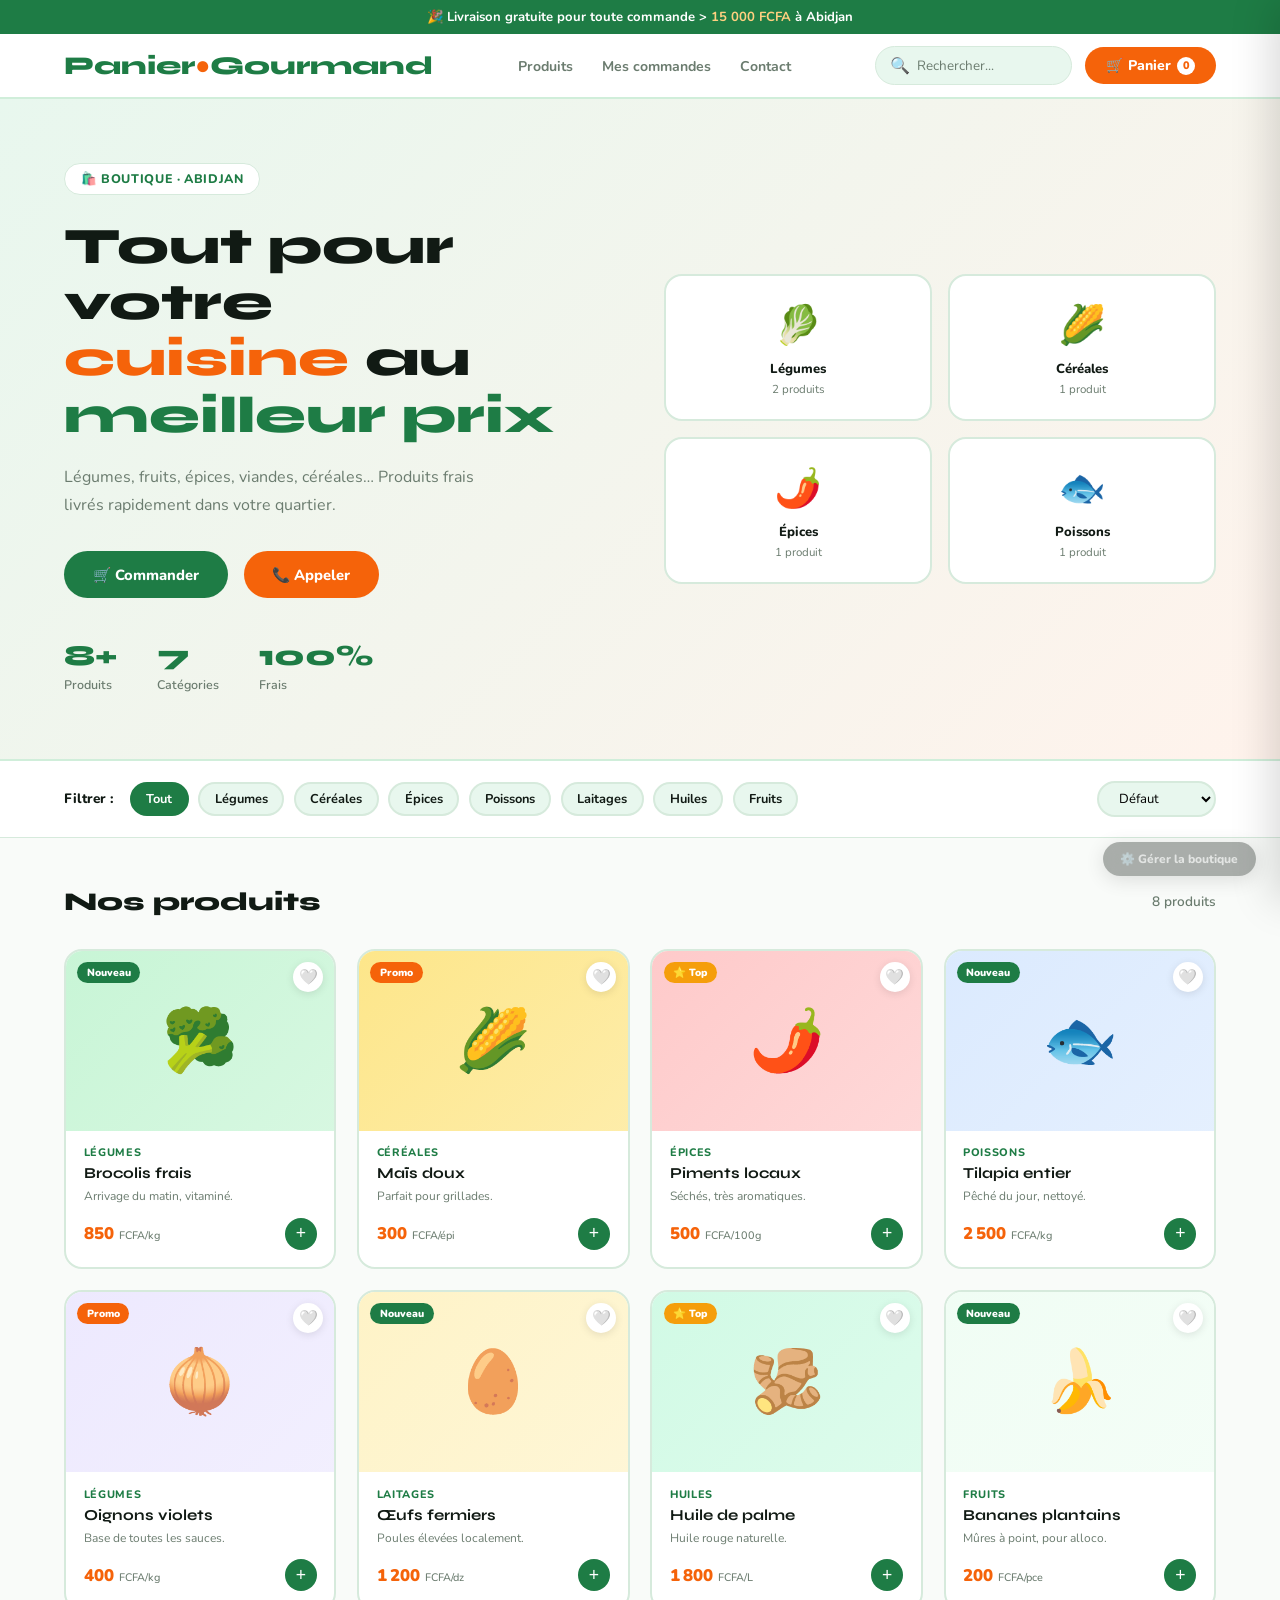
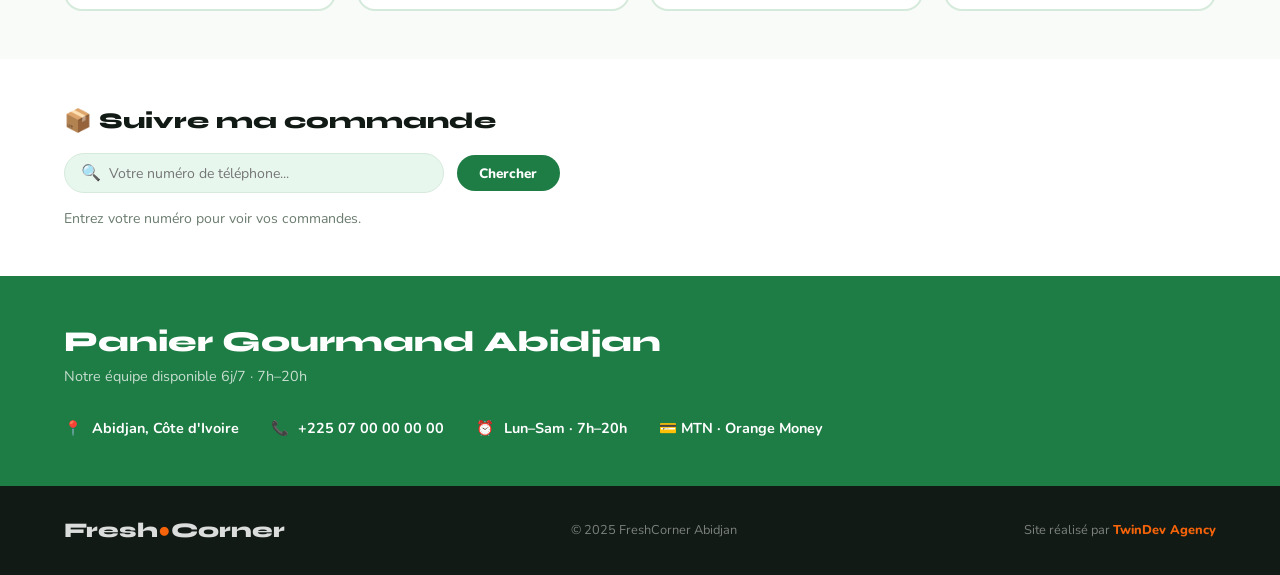
==== index.html @ 730036a5 "Add files via upload" ====
<!DOCTYPE html>
<html lang="fr">
<head>
  <meta charset="UTF-8">
  <meta name="viewport" content="width=device-width, initial-scale=1.0">
  <title>Panier Gourmand — Boutique</title>
  <link href="https://fonts.googleapis.com/css2?family=Syne:wght@700;800&family=Nunito:wght@400;600;700;800&display=swap" rel="stylesheet">
  <link rel="stylesheet" href="style.css">
</head>
<body>

<div class="strip" id="promoStrip">
  🎉 Livraison gratuite pour toute commande > <span>15 000 FCFA</span> à Abidjan
</div>

<nav>
  <a href="#" class="logo">Panier<b>●</b>Gourmand</a>
  <ul class="nav-links">
    <li><a href="#produits">Produits</a></li>
    <li><a href="#commandes">Mes commandes</a></li>
    <li><a href="#contact">Contact</a></li>
  </ul>
  <div class="nav-right">
    <div class="search-box">
      <span>🔍</span>
      <input type="text" id="searchInput" placeholder="Rechercher...">
    </div>
    <button class="cart-btn" onclick="Boutique.openCart()">
      🛒 Panier <span class="cart-count" id="cartCount">0</span>
    </button>
  </div>
</nav>

<section class="hero">
  <div>
    <div class="hero-label">🛍️ Boutique · Abidjan</div>
    <h1 class="hero-title">
      Tout pour votre<br>
      <span class="o">cuisine</span> au<br>
      <span class="g">meilleur prix</span>
    </h1>
    <p class="hero-desc">
      Légumes, fruits, épices, viandes, céréales…
      Produits frais livrés rapidement dans votre quartier.
    </p>
    <div class="hero-btns">
      <button class="btn-g" onclick="document.getElementById('produits').scrollIntoView({behavior:'smooth'})">🛒 Commander</button>
      <button class="btn-o" onclick="document.getElementById('contact').scrollIntoView({behavior:'smooth'})">📞 Appeler</button>
    </div>
    <div class="hero-stats">
      <div><span class="stat-n" id="statProd">—</span><span class="stat-l">Produits</span></div>
      <div><span class="stat-n" id="statCat">—</span><span class="stat-l">Catégories</span></div>
      <div><span class="stat-n">100%</span><span class="stat-l">Frais</span></div>
    </div>
  </div>
  <div class="hero-right" id="heroCats"></div>
</section>

<div class="filter-bar">
  <strong>Filtrer :</strong>
  <div class="filter-pills" id="filterPills"></div>
  <select class="sort-sel" id="sortSel" onchange="Boutique.renderProducts()">
    <option value="">Défaut</option>
    <option value="asc">Prix ↑</option>
    <option value="desc">Prix ↓</option>
    <option value="name">Nom A→Z</option>
  </select>
</div>

<section class="products" id="produits">
  <div class="prod-header">
    <h2>Nos produits</h2>
    <span class="prod-count" id="prodCount"></span>
  </div>
  <div class="prod-grid" id="prodGrid"></div>
</section>

<section class="orders-sec" id="commandes">
  <h2>📦 Suivre ma commande</h2>
  <div class="orders-search-row">
    <div class="order-search">
      <span>🔍</span>
      <input type="text" id="orderQ" placeholder="Votre numéro de téléphone...">
    </div>
    <button class="btn-g btn-sm" onclick="Boutique.searchOrders()">Chercher</button>
  </div>
  <div class="orders-grid" id="ordersGrid">
    <p class="muted-hint">Entrez votre numéro pour voir vos commandes.</p>
  </div>
</section>

<div class="contact-band" id="contact">
  <div>
    <h3 id="shopName">Panier Gourmand Abidjan</h3>
    <p>Notre équipe disponible 6j/7 · 7h–20h</p>
  </div>
  <div class="cinfos">
    <div class="cinfo">📍 <span id="shopAddr">Abidjan, Côte d'Ivoire</span></div>
    <div class="cinfo">📞 <span id="shopPhone">+225 07 00 00 00 00</span></div>
    <div class="cinfo">⏰ <span id="shopHours">Lun–Sam · 7h–20h</span></div>
    <div class="cinfo">💳 MTN · Orange Money</div>
  </div>
</div>

<footer>
  <a href="#" class="logo">Fresh<b>●</b>Corner</a>
  <p>© 2025 FreshCorner Abidjan</p>
  <p>Site réalisé par <a href="#">TwinDev Agency</a></p>
</footer>

<!-- Bouton admin discret -->
<button class="admin-fab" onclick="Boutique.openAdminLogin()">⚙️ Gérer la boutique</button>

<!-- Panier -->
<div class="cart-overlay" id="cartOverlay" onclick="Boutique.closeCart()"></div>
<div class="cart-panel" id="cartPanel">
  <div class="cart-head">
    <h3>🛒 Mon panier</h3>
    <button class="cart-close" onclick="Boutique.closeCart()">✕</button>
  </div>
  <div class="cart-items" id="cartItems"></div>
  <div class="cart-footer">
    <div class="cart-total">
      <span>Total</span>
      <strong id="cartTotal">0 FCFA</strong>
    </div>
    <div id="cartStep1">
      <button class="btn-order" onclick="Boutique.showOrderForm()">✍️ Passer commande</button>
    </div>
    <div id="cartStep2" style="display:none">
      <div class="oform">
        <input  type="text" id="oName"  placeholder="Votre nom complet *">
        <input  type="tel"  id="oPhone" placeholder="Téléphone / WhatsApp *">
        <input  type="text" id="oAddr"  placeholder="Adresse de livraison *">
        <select id="oPay">
          <option value="">Mode de paiement *</option>
          <option>MTN Money</option>
          <option>Orange Money</option>
          <option>Espèces à la livraison</option>
        </select>
        <textarea id="oNote" placeholder="Note optionnelle..." rows="2"></textarea>
        <button class="btn-order" onclick="Boutique.submitOrder()">✅ Confirmer</button>
        <button class="btn-wa"    onclick="Boutique.orderWhatsApp()">📱 Via WhatsApp</button>
        <button class="btn-back"  onclick="Boutique.hideOrderForm()">← Retour</button>
      </div>
    </div>
  </div>
</div>

<!-- Modal login admin -->
<div class="modal-bg" id="modalBg">
  <div class="login-box">
    <button class="login-box-close" onclick="Boutique.closeAdminLogin()">✕</button>
    <h3>🔐 Espace propriétaire</h3>
    <span class="sub">Connectez-vous pour gérer votre boutique</span>
    <div class="lg">
      <label>Identifiant</label>
      <input type="text" id="alUser" placeholder="admin" autocomplete="username">
    </div>
    <div class="lg">
      <label>Mot de passe</label>
      <input type="password" id="alPass" placeholder="••••" autocomplete="current-password"
             onkeydown="if(event.key==='Enter') Boutique.doAdminLogin()">
    </div>
    <button class="btn-login" onclick="Boutique.doAdminLogin()">🚀 Accéder à l'administration</button>
    <div class="login-err" id="loginErr">❌ Identifiants incorrects — réessayez</div>
  </div>
</div>

<div class="toast" id="toast"></div>

<script src="app.js"></script>
<script>Boutique.init();</script>

</body>
</html>
---- style.css ----
/*
 * FreshCorner — style.css
 * Styles unifiés pour boutique.html ET admin.html
 * TwinDev Agency
 */

/* ════════════════════════════════════════════
   RESET & VARIABLES COMMUNES
════════════════════════════════════════════ */
*, *::before, *::after { box-sizing: border-box; margin: 0; padding: 0; }

:root {
  --g:      #1e7c45;
  --gl:     #2da05a;
  --gxl:    #e8f7ee;
  --gm:     #d0eeda;
  --o:      #f5630a;
  --ol:     #ff8642;
  --oxl:    #fff3ec;
  --w:      #ffffff;
  --off:    #f9fbf9;
  --bg:     #f2f5f3;
  --ink:    #111a14;
  --muted:  #6b7c6f;
  --border: #d6eadc;
  --sb:     230px;
  --fh:     'Syne', sans-serif;
  --fb:     'Nunito', sans-serif;
}

html { scroll-behavior: smooth; }
html, body { font-family: var(--fb); color: var(--ink); overflow-x: hidden; }
body { background: var(--w); }

/* ════════════════════════════════════════════
   CLASSES COMMUNES (boutique + admin)
════════════════════════════════════════════ */

/* Toast notification */
.toast { position: fixed; bottom: 2rem; left: 50%; transform: translateX(-50%) translateY(60px); background: var(--g); color: #fff; padding: .7rem 1.5rem; border-radius: 50px; font-weight: 800; font-size: .88rem; z-index: 600; opacity: 0; transition: all .35s; white-space: nowrap; box-shadow: 0 8px 24px rgba(0,0,0,.2); }
.toast.show { opacity: 1; transform: translateX(-50%) translateY(0); }
.toast.err { background: var(--o); }

/* Statuts de commande */
.ostatus { border-radius: 50px; font-size: .7rem; font-weight: 900; padding: .2rem .75rem; }
.s-pending    { background: #fef3c7; color: #92400e; }
.s-confirmed  { background: var(--gxl); color: var(--g); }
.s-delivering { background: #dbeafe; color: #1e40af; }
.s-done       { background: #f0fdf4; color: #166534; }

/* Cartes commande communes */
.ocard { background: var(--off); border: 2px solid var(--border); border-radius: 16px; padding: 1.2rem; }
.ocard-head { display: flex; justify-content: space-between; align-items: center; margin-bottom: .8rem; }
.ocard-id { font-family: var(--fh); font-size: .9rem; font-weight: 800; }
.ocard-items { font-size: .78rem; color: var(--muted); margin-bottom: .6rem; line-height: 1.6; }
.ocard-foot { display: flex; justify-content: space-between; align-items: center; flex-wrap: wrap; gap: .5rem; }
.ocard-total { font-weight: 800; color: var(--o); font-size: 1rem; }

/* Champs de formulaire communs */
.lg { display: flex; flex-direction: column; gap: .35rem; margin-bottom: 1rem; }
.lg label { font-size: .72rem; font-weight: 900; color: var(--muted); text-transform: uppercase; letter-spacing: .07em; }
.lg input { border: 2px solid var(--border); border-radius: 10px; padding: .7rem .9rem; font-family: var(--fb); font-size: .9rem; outline: none; transition: border-color .2s; width: 100%; }
.lg input:focus { border-color: var(--g); }

/* Logo commun */
.logo { font-family: var(--fh); font-size: 1.6rem; font-weight: 800; color: var(--g); text-decoration: none; }
.logo b, .logo-dot { color: var(--o); }

/* Boutons communs */
.btn-g { background: var(--g); color: #fff; padding: .85rem 1.8rem; border-radius: 50px; border: none; font-family: var(--fb); font-size: .92rem; font-weight: 800; cursor: pointer; transition: all .2s; display: inline-flex; align-items: center; gap: .4rem; }
.btn-g:hover { background: var(--gl); transform: translateY(-2px); box-shadow: 0 8px 24px rgba(30,124,69,.25); }
.btn-g.btn-sm { padding: .52rem 1.4rem; font-size: .85rem; }
.btn-o { background: var(--o); color: #fff; padding: .85rem 1.8rem; border-radius: 50px; border: none; font-family: var(--fb); font-size: .92rem; font-weight: 800; cursor: pointer; transition: all .2s; }
.btn-o:hover { background: var(--ol); transform: translateY(-2px); }

/* Modal overlay commun */
.modal-bg { position: fixed; inset: 0; background: rgba(0,0,0,.6); z-index: 400; display: flex; align-items: center; justify-content: center; padding: 1rem; opacity: 0; pointer-events: none; transition: opacity .25s; }
.modal-bg.open { opacity: 1; pointer-events: all; }


/* ════════════════════════════════════════════
   BOUTIQUE — NAVIGATION
════════════════════════════════════════════ */
.strip { background: var(--g); color: #fff; text-align: center; font-size: .82rem; font-weight: 700; padding: .5rem 1rem; }
.strip span { color: #ffd080; }

nav { position: sticky; top: 0; z-index: 100; background: var(--w); border-bottom: 2px solid var(--gm); display: flex; align-items: center; gap: 1.5rem; padding: 0 5%; height: 65px; }
.nav-links { flex: 1; display: flex; gap: 1.8rem; list-style: none; justify-content: center; }
.nav-links a { text-decoration: none; font-weight: 700; font-size: .88rem; color: var(--muted); transition: color .2s; }
.nav-links a:hover { color: var(--g); }
.nav-right { display: flex; align-items: center; gap: .8rem; margin-left: auto; }
.search-box { display: flex; align-items: center; gap: .4rem; background: var(--gxl); border: 1.5px solid var(--border); border-radius: 50px; padding: .45rem .9rem; }
.search-box input { border: none; background: transparent; outline: none; font-family: var(--fb); font-size: .84rem; width: 140px; color: var(--ink); }
.search-box input::placeholder { color: var(--muted); }
.cart-btn { background: var(--o); color: #fff; border: none; border-radius: 50px; padding: .55rem 1.3rem; font-family: var(--fb); font-size: .88rem; font-weight: 800; cursor: pointer; display: flex; align-items: center; gap: .4rem; transition: all .2s; }
.cart-btn:hover { background: var(--g); }
.cart-count { background: #fff; color: var(--o); border-radius: 50%; width: 18px; height: 18px; font-size: .68rem; font-weight: 900; display: flex; align-items: center; justify-content: center; }

/* ════════════════════════════════════════════
   BOUTIQUE — HERO
════════════════════════════════════════════ */
.hero { background: linear-gradient(135deg, var(--gxl) 0%, var(--oxl) 100%); padding: 4rem 5%; display: grid; grid-template-columns: 1fr 1fr; gap: 3rem; align-items: center; border-bottom: 2px solid var(--gm); }
.hero-label { display: inline-flex; align-items: center; gap: .5rem; background: #fff; border: 1.5px solid var(--border); border-radius: 50px; padding: .4rem 1rem; font-size: .78rem; font-weight: 800; color: var(--g); letter-spacing: .05em; text-transform: uppercase; margin-bottom: 1.5rem; }
.hero-title { font-family: var(--fh); font-size: clamp(2.2rem, 4vw, 3.8rem); font-weight: 800; line-height: 1.1; margin-bottom: 1.2rem; }
.hero-title .o { color: var(--o); }
.hero-title .g { color: var(--g); }
.hero-desc { color: var(--muted); font-size: 1rem; line-height: 1.75; max-width: 440px; margin-bottom: 2rem; }
.hero-btns { display: flex; gap: 1rem; flex-wrap: wrap; }
.hero-stats { display: flex; gap: 2.5rem; margin-top: 2.5rem; flex-wrap: wrap; }
.stat-n { font-family: var(--fh); font-size: 1.8rem; font-weight: 800; color: var(--g); display: block; }
.stat-l { font-size: .78rem; color: var(--muted); font-weight: 600; }
.hero-right { display: grid; grid-template-columns: 1fr 1fr; gap: 1rem; }
.hcard { background: #fff; border-radius: 18px; padding: 1.4rem 1rem; text-align: center; border: 2px solid var(--border); transition: all .2s; cursor: pointer; }
.hcard:hover { border-color: var(--g); transform: scale(1.04); }
.hcard-icon { font-size: 2.4rem; display: block; margin-bottom: .5rem; }
.hcard-name { font-weight: 800; font-size: .82rem; }
.hcard-count { font-size: .72rem; color: var(--muted); margin-top: .2rem; }

/* ════════════════════════════════════════════
   BOUTIQUE — FILTRES & PRODUITS
════════════════════════════════════════════ */
.filter-bar { padding: 1.2rem 5%; background: var(--w); border-bottom: 1px solid var(--border); display: flex; align-items: center; gap: 1rem; flex-wrap: wrap; }
.filter-bar strong { font-size: .85rem; font-weight: 800; flex-shrink: 0; }
.filter-pills { display: flex; gap: .6rem; flex-wrap: wrap; flex: 1; overflow-x: auto; }
.fpill { border: 2px solid var(--border); background: var(--gxl); border-radius: 50px; padding: .4rem .9rem; font-size: .8rem; font-weight: 700; cursor: pointer; transition: all .2s; white-space: nowrap; flex-shrink: 0; }
.fpill:hover, .fpill.on { background: var(--g); color: #fff; border-color: var(--g); }
.sort-sel { border: 2px solid var(--border); border-radius: 50px; padding: .4rem 1rem; font-family: var(--fb); font-size: .82rem; background: var(--gxl); cursor: pointer; outline: none; margin-left: auto; flex-shrink: 0; }

.products { padding: 3rem 5%; background: var(--off); }
.prod-header { display: flex; justify-content: space-between; align-items: center; margin-bottom: 2rem; flex-wrap: wrap; gap: 1rem; }
.prod-header h2 { font-family: var(--fh); font-size: 1.6rem; font-weight: 800; }
.prod-count { font-size: .85rem; color: var(--muted); font-weight: 600; }
.prod-grid { display: grid; grid-template-columns: repeat(auto-fill, minmax(220px, 1fr)); gap: 1.3rem; }

.pcard { background: var(--w); border-radius: 18px; border: 2px solid var(--border); overflow: hidden; transition: all .25s; cursor: pointer; display: flex; flex-direction: column; }
.pcard:hover { border-color: var(--g); transform: translateY(-5px); box-shadow: 0 16px 45px rgba(30,124,69,.1); }
.pcard-img { height: 180px; display: flex; align-items: center; justify-content: center; font-size: 3.8rem; position: relative; flex-shrink: 0; overflow: hidden; }
.pcard-img img { width: 100%; height: 100%; object-fit: cover; position: absolute; inset: 0; }
.pcard-img .efb { position: relative; z-index: 1; }
.pcard-tag { position: absolute; top: .7rem; left: .7rem; border-radius: 50px; font-size: .65rem; font-weight: 900; padding: .18rem .6rem; z-index: 2; }
.tag-new   { background: var(--g); color: #fff; }
.tag-promo { background: var(--o); color: #fff; }
.tag-hot   { background: #f59e0b; color: #fff; }
.tag-rup   { background: #64748b; color: #fff; }
.pcard-fav { position: absolute; top: .7rem; right: .7rem; background: #fff; border: none; border-radius: 50%; width: 30px; height: 30px; font-size: .95rem; cursor: pointer; display: flex; align-items: center; justify-content: center; box-shadow: 0 2px 8px rgba(0,0,0,.1); transition: transform .2s; z-index: 2; }
.pcard-fav:hover { transform: scale(1.2); }
.pcard-body { padding: .9rem 1.1rem 1.1rem; flex: 1; display: flex; flex-direction: column; }
.pcard-cat { font-size: .68rem; color: var(--g); font-weight: 800; letter-spacing: .06em; text-transform: uppercase; margin-bottom: .25rem; }
.pcard-name { font-family: var(--fh); font-size: .95rem; font-weight: 700; line-height: 1.2; margin-bottom: .3rem; }
.pcard-desc { font-size: .75rem; color: var(--muted); line-height: 1.5; flex: 1; margin-bottom: .8rem; }
.pcard-foot { display: flex; align-items: center; justify-content: space-between; }
.pcard-price { font-size: 1.05rem; font-weight: 900; color: var(--o); }
.pcard-unit { font-size: .68rem; color: var(--muted); font-weight: 500; }
.add-btn { background: var(--g); color: #fff; border: none; border-radius: 50px; width: 32px; height: 32px; font-size: 1.1rem; cursor: pointer; transition: all .2s; display: flex; align-items: center; justify-content: center; }
.add-btn:hover { background: var(--o); transform: rotate(90deg); }
.empty-state { text-align: center; padding: 4rem 2rem; color: var(--muted); grid-column: 1 / -1; }

/* ════════════════════════════════════════════
   BOUTIQUE — PANIER
════════════════════════════════════════════ */
.cart-overlay { position: fixed; inset: 0; background: rgba(0,0,0,.45); z-index: 300; opacity: 0; pointer-events: none; transition: opacity .3s; }
.cart-overlay.open { opacity: 1; pointer-events: all; }
.cart-panel { position: fixed; right: 0; top: 0; bottom: 0; width: 400px; max-width: 95vw; background: var(--w); z-index: 301; transform: translateX(100%); transition: transform .35s ease; display: flex; flex-direction: column; box-shadow: -8px 0 40px rgba(0,0,0,.15); }
.cart-panel.open { transform: translateX(0); }
.cart-head { padding: 1.2rem 1.5rem; border-bottom: 2px solid var(--gm); display: flex; align-items: center; justify-content: space-between; }
.cart-head h3 { font-family: var(--fh); font-size: 1.2rem; font-weight: 800; }
.cart-close { background: none; border: none; font-size: 1.4rem; cursor: pointer; color: var(--muted); }
.cart-items { flex: 1; overflow-y: auto; padding: 1rem 1.5rem; display: flex; flex-direction: column; gap: .8rem; }
.cart-empty { text-align: center; color: var(--muted); padding: 3rem 1rem; }
.citem { display: flex; align-items: center; gap: .8rem; background: var(--off); border-radius: 14px; padding: .8rem 1rem; border: 1.5px solid var(--border); }
.citem-icon { width: 42px; height: 42px; border-radius: 10px; overflow: hidden; background: var(--gxl); display: flex; align-items: center; justify-content: center; font-size: 1.5rem; flex-shrink: 0; }
.citem-icon img { width: 100%; height: 100%; object-fit: cover; }
.citem-info { flex: 1; }
.citem-name { font-weight: 800; font-size: .88rem; }
.citem-price { font-size: .78rem; color: var(--o); font-weight: 700; }
.citem-qty { display: flex; align-items: center; gap: .4rem; }
.qty-btn { background: var(--gxl); border: 1.5px solid var(--border); border-radius: 50%; width: 24px; height: 24px; font-size: .9rem; cursor: pointer; display: flex; align-items: center; justify-content: center; font-weight: 800; transition: all .2s; }
.qty-btn:hover { background: var(--g); color: #fff; border-color: var(--g); }
.qty-num { font-weight: 800; font-size: .9rem; min-width: 20px; text-align: center; }
.cart-footer { padding: 1.2rem 1.5rem; border-top: 2px solid var(--gm); }
.cart-total { display: flex; justify-content: space-between; margin-bottom: 1rem; }
.cart-total span { font-weight: 700; color: var(--muted); font-size: .9rem; }
.cart-total strong { font-family: var(--fh); font-size: 1.3rem; font-weight: 800; color: var(--o); }
.oform { display: flex; flex-direction: column; gap: .7rem; }
.oform input, .oform select, .oform textarea { border: 2px solid var(--border); border-radius: 10px; padding: .6rem .9rem; font-family: var(--fb); font-size: .84rem; outline: none; background: var(--gxl); transition: border-color .2s; }
.oform input:focus, .oform select:focus, .oform textarea:focus { border-color: var(--g); }
.oform textarea { resize: vertical; min-height: 55px; }
.btn-order { width: 100%; background: var(--g); color: #fff; padding: .9rem; border-radius: 50px; border: none; font-family: var(--fb); font-size: .9rem; font-weight: 800; cursor: pointer; transition: all .2s; }
.btn-order:hover { background: var(--o); }
.btn-wa { width: 100%; background: #25D366; color: #fff; padding: .8rem; border-radius: 50px; border: none; font-family: var(--fb); font-size: .88rem; font-weight: 800; cursor: pointer; transition: all .2s; margin-top: .5rem; }
.btn-wa:hover { background: #1ebe5a; }
.btn-back { background: none; border: none; color: var(--muted); font-size: .82rem; cursor: pointer; text-align: center; width: 100%; padding: .4rem; margin-top: .3rem; }

/* ════════════════════════════════════════════
   BOUTIQUE — SUIVI COMMANDE & CONTACT
════════════════════════════════════════════ */
.orders-sec { padding: 3rem 5%; background: var(--w); }
.orders-sec h2 { font-family: var(--fh); font-size: 1.4rem; font-weight: 800; margin-bottom: 1.2rem; }
.orders-search-row { display: flex; gap: .8rem; align-items: center; flex-wrap: wrap; margin-bottom: 1rem; }
.order-search { display: flex; align-items: center; gap: .5rem; background: var(--gxl); border: 1.5px solid var(--border); border-radius: 50px; padding: .5rem 1rem; max-width: 380px; flex: 1; }
.order-search input { border: none; background: transparent; outline: none; font-family: var(--fb); font-size: .88rem; flex: 1; }
.orders-grid { display: grid; grid-template-columns: repeat(auto-fill, minmax(280px, 1fr)); gap: 1rem; }
.muted-hint { color: var(--muted); font-size: .88rem; }
.ocard-date { color: var(--muted); }

.contact-band { background: var(--g); color: #fff; padding: 3rem 5%; display: flex; align-items: center; justify-content: space-between; flex-wrap: wrap; gap: 2rem; }
.contact-band h3 { font-family: var(--fh); font-size: 1.8rem; font-weight: 800; margin-bottom: .4rem; }
.contact-band p { color: rgba(255,255,255,.75); font-size: .9rem; }
.cinfos { display: flex; gap: 2rem; flex-wrap: wrap; }
.cinfo { display: flex; align-items: center; gap: .6rem; font-size: .9rem; font-weight: 700; }

footer { background: #111a14; color: rgba(255,255,255,.45); padding: 2rem 5%; display: flex; justify-content: space-between; align-items: center; flex-wrap: wrap; gap: 1rem; }
footer .logo { color: rgba(255,255,255,.85); font-size: 1.3rem; }
footer p { font-size: .8rem; }
footer a { color: var(--o); font-weight: 800; text-decoration: none; }

/* ════════════════════════════════════════════
   BOUTIQUE — BOUTON ADMIN & LOGIN MODAL
════════════════════════════════════════════ */
.admin-fab { position: fixed; bottom: 1.5rem; right: 1.5rem; z-index: 200; background: rgba(17,26,20,.85); color: rgba(255,255,255,.7); border: none; border-radius: 50px; padding: .55rem 1.1rem; font-family: var(--fb); font-size: .75rem; font-weight: 800; cursor: pointer; opacity: .4; transition: all .3s; display: flex; align-items: center; gap: .4rem; box-shadow: 0 4px 20px rgba(0,0,0,.3); backdrop-filter: blur(8px); }
.admin-fab:hover { opacity: 1; transform: scale(1.06); color: #fff; }

.login-box { background: #fff; border-radius: 22px; padding: 2.5rem; width: 370px; max-width: 100%; position: relative; transform: scale(.9) translateY(20px); transition: transform .25s; box-shadow: 0 30px 80px rgba(0,0,0,.3); }
.modal-bg.open .login-box { transform: scale(1) translateY(0); }
.login-box-close { position: absolute; top: 1rem; right: 1rem; background: none; border: none; font-size: 1.3rem; cursor: pointer; color: var(--muted); }
.login-box h3 { font-family: var(--fh); font-size: 1.4rem; font-weight: 800; margin-bottom: .3rem; }
.login-box .sub { color: var(--muted); font-size: .85rem; margin-bottom: 1.6rem; display: block; }
.btn-login { width: 100%; background: var(--g); color: #fff; padding: 1rem; border-radius: 50px; border: none; font-family: var(--fb); font-size: .92rem; font-weight: 800; cursor: pointer; transition: all .2s; margin-top: .3rem; }
.btn-login:hover { background: var(--o); }
.login-err { color: var(--o); font-size: .82rem; font-weight: 700; text-align: center; margin-top: .7rem; display: none; }


/* ════════════════════════════════════════════
   ADMIN — LAYOUT & LOGIN
════════════════════════════════════════════ */
#loginScreen { position: fixed; inset: 0; background: linear-gradient(135deg, var(--g) 0%, #0f4a28 100%); display: none; align-items: center; justify-content: center; z-index: 9999; }
.lbox { background: #fff; border-radius: 24px; padding: 2.8rem; width: 380px; max-width: 90vw; text-align: center; box-shadow: 0 30px 80px rgba(0,0,0,.3); }
.lbox-logo { font-family: var(--fh); font-size: 1.3rem; font-weight: 800; color: var(--g); margin-bottom: .1rem; }
.lbox-logo b { color: var(--o); }
.lhint { background: var(--gxl); border: 2px solid var(--gm); border-radius: 12px; padding: .8rem 1rem; font-size: .8rem; color: var(--muted); margin-bottom: 1.4rem; text-align: left; }
.lhint strong { color: var(--g); display: block; margin-bottom: .2rem; }
.btn-lg { width: 100%; background: var(--g); color: #fff; padding: 1rem; border-radius: 50px; border: none; font-family: var(--fb); font-size: .95rem; font-weight: 800; cursor: pointer; transition: all .2s; margin-top: .3rem; }
.btn-lg:hover { background: var(--o); }
.lerr { color: var(--o); font-size: .82rem; font-weight: 700; margin-top: .8rem; display: none; }

#app { display: none; height: 100vh; overflow: hidden; }
#app.show { display: flex; }

/* ════════════════════════════════════════════
   ADMIN — SIDEBAR
════════════════════════════════════════════ */
.sidebar { width: var(--sb); background: var(--g); color: #fff; display: flex; flex-direction: column; flex-shrink: 0; overflow-y: auto; }
.sb-top { padding: 1.4rem 1.2rem; border-bottom: 1px solid rgba(255,255,255,.12); }
.sb-logo { font-family: var(--fh); font-size: 1.4rem; font-weight: 800; color: #fff; }
.sb-logo b { color: #ffd080; }
.sb-role { font-size: .72rem; color: rgba(255,255,255,.5); font-weight: 700; margin-top: .2rem; }
.sb-menu { flex: 1; padding: 1rem 0; }
.sb-sec { font-size: .62rem; font-weight: 900; letter-spacing: .12em; text-transform: uppercase; color: rgba(255,255,255,.3); padding: .8rem 1.2rem .2rem; }
.sb-item { display: flex; align-items: center; gap: .7rem; padding: .72rem 1.2rem; cursor: pointer; transition: all .2s; border-left: 3px solid transparent; font-size: .88rem; font-weight: 700; color: rgba(255,255,255,.75); }
.sb-item:hover { background: rgba(255,255,255,.1); color: #fff; }
.sb-item.active { background: rgba(255,255,255,.15); color: #fff; border-left-color: #ffd080; }
.sb-item .si { font-size: 1.1rem; flex-shrink: 0; }
.sb-notif { background: var(--o); color: #fff; border-radius: 50%; width: 18px; height: 18px; font-size: .65rem; font-weight: 900; display: flex; align-items: center; justify-content: center; margin-left: auto; }
.sb-bottom { padding: 1rem 1.2rem; border-top: 1px solid rgba(255,255,255,.12); display: flex; flex-direction: column; gap: .5rem; }
.btn-sb { display: flex; align-items: center; gap: .5rem; border-radius: 10px; padding: .6rem 1rem; font-family: var(--fb); font-size: .82rem; font-weight: 800; cursor: pointer; transition: all .2s; width: 100%; border: none; }
.btn-boutique { background: rgba(255,255,255,.1); color: #fff; }
.btn-boutique:hover { background: rgba(255,255,255,.2); }
.btn-logout { background: rgba(245,99,10,.2); color: #ff8642; }
.btn-logout:hover { background: rgba(245,99,10,.35); }

/* ════════════════════════════════════════════
   ADMIN — ZONE PRINCIPALE
════════════════════════════════════════════ */
.main { flex: 1; overflow-y: auto; display: flex; flex-direction: column; min-width: 0; }
.topbar { background: var(--w); border-bottom: 2px solid var(--border); padding: 1rem 2rem; display: flex; align-items: center; justify-content: space-between; flex-shrink: 0; }
.page-title { font-family: var(--fh); font-size: 1.2rem; font-weight: 800; }
.admin-pill { background: var(--gxl); border: 1.5px solid var(--gm); border-radius: 50px; padding: .3rem .9rem; font-size: .75rem; font-weight: 800; color: var(--g); }
#topDate { font-size: .8rem; color: var(--muted); font-weight: 700; }
.content { padding: 1.8rem 2rem; flex: 1; }

/* ════════════════════════════════════════════
   ADMIN — KPI & CARDS
════════════════════════════════════════════ */
.kpi-row { display: grid; grid-template-columns: repeat(auto-fit, minmax(160px, 1fr)); gap: 1.1rem; margin-bottom: 1.8rem; }
.kpi { background: var(--w); border-radius: 16px; padding: 1.3rem 1.4rem; border: 2px solid var(--border); transition: all .2s; }
.kpi:hover { border-color: var(--g); transform: translateY(-2px); }
.kpi-lbl { font-size: .72rem; font-weight: 800; color: var(--muted); text-transform: uppercase; letter-spacing: .07em; margin-bottom: .4rem; }
.kpi-val { font-family: var(--fh); font-size: 1.9rem; font-weight: 800; }
.kv-g { color: var(--g); } .kv-o { color: var(--o); } .kv-b { color: #2563eb; }
.kpi-ico { float: right; font-size: 1.7rem; margin-top: -2rem; }
.kpi-sub { font-size: .72rem; color: var(--muted); margin-top: .2rem; }

.card { background: var(--w); border-radius: 18px; border: 2px solid var(--border); overflow: hidden; margin-bottom: 1.5rem; }
.card-head { padding: 1rem 1.4rem; border-bottom: 1px solid var(--border); display: flex; align-items: center; justify-content: space-between; flex-wrap: wrap; gap: .8rem; }
.card-head h3 { font-family: var(--fh); font-size: 1rem; font-weight: 800; }
.card-body { padding: 1.4rem; }
.card-grid-pad { padding: 1.2rem; }
.dash-grid { display: grid; grid-template-columns: 2fr 1fr; gap: 1.4rem; }
.empty-block { text-align: center; padding: 2.5rem; color: var(--muted); font-weight: 700; }
.empty-block.big { padding: 4rem; }
.alert-rupt { background: var(--oxl); border: 2px solid #ffd0b3; border-radius: 14px; padding: 1.1rem 1.4rem; margin-top: 1.4rem; display: flex; align-items: center; gap: 1rem; flex-wrap: wrap; }
.alert-icon { font-size: 1.6rem; }
.alert-rupt strong { color: var(--o); font-size: .9rem; display: block; }
.alert-sub { font-size: .8rem; color: var(--muted); margin-top: .2rem; }

/* ════════════════════════════════════════════
   ADMIN — BOUTONS
════════════════════════════════════════════ */
.btn-add { background: var(--g); color: #fff; border: none; border-radius: 50px; padding: .62rem 1.3rem; font-family: var(--fb); font-size: .85rem; font-weight: 800; cursor: pointer; transition: all .2s; display: inline-flex; align-items: center; gap: .4rem; }
.btn-add:hover { background: var(--gl); }
.btn-add.btn-sm { padding: .4rem 1rem; font-size: .8rem; }
.btn-edit { background: var(--gxl); color: var(--g); border: 1.5px solid var(--gm); border-radius: 8px; padding: .32rem .7rem; font-size: .75rem; font-weight: 800; cursor: pointer; transition: all .2s; }
.btn-edit:hover { background: var(--g); color: #fff; }
.btn-del { background: var(--oxl); color: var(--o); border: 1.5px solid #ffd0b3; border-radius: 8px; padding: .32rem .7rem; font-size: .75rem; font-weight: 800; cursor: pointer; transition: all .2s; }
.btn-del:hover { background: var(--o); color: #fff; }
.btn-del.btn-full { width: 100%; padding: .75rem; font-size: .88rem; }
.btn-save { background: var(--g); color: #fff; border: none; border-radius: 50px; padding: .65rem 1.5rem; font-family: var(--fb); font-size: .88rem; font-weight: 800; cursor: pointer; transition: all .2s; }
.btn-save:hover { background: var(--o); }
.btn-cancel { background: var(--bg); color: var(--muted); border: 2px solid var(--border); border-radius: 50px; padding: .65rem 1.4rem; font-family: var(--fb); font-size: .88rem; font-weight: 800; cursor: pointer; }

/* ════════════════════════════════════════════
   ADMIN — TABLEAU
════════════════════════════════════════════ */
.tbl-wrap { overflow-x: auto; }
.tbar { padding: .9rem 1.2rem; border-bottom: 1px solid var(--border); display: flex; gap: .8rem; flex-wrap: wrap; align-items: center; }
.tsearch { display: flex; align-items: center; gap: .4rem; background: var(--bg); border: 1.5px solid var(--border); border-radius: 50px; padding: .4rem .9rem; flex: 1; max-width: 260px; }
.tsearch input { border: none; background: transparent; outline: none; font-family: var(--fb); font-size: .82rem; width: 100%; }
.tsel { border: 1.5px solid var(--border); border-radius: 50px; padding: .38rem .9rem; font-family: var(--fb); font-size: .8rem; background: var(--bg); cursor: pointer; outline: none; }
table { width: 100%; border-collapse: collapse; }
th { background: var(--bg); font-size: .7rem; font-weight: 900; text-transform: uppercase; letter-spacing: .07em; color: var(--muted); padding: .7rem 1rem; text-align: left; border-bottom: 2px solid var(--border); }
td { padding: .75rem 1rem; border-bottom: 1px solid var(--border); font-size: .86rem; vertical-align: middle; }
tr:last-child td { border-bottom: none; }
tr:hover td { background: #fafcfa; }
.td-cat { font-size: .7rem; background: var(--gxl); color: var(--g); font-weight: 800; border-radius: 50px; padding: .18rem .65rem; display: inline-block; }
.td-price { font-weight: 800; color: var(--o); }
.td-unit { color: var(--muted); font-size: .8rem; }
.td-actions { display: flex; gap: .4rem; }
.stock-pill { border-radius: 50px; font-size: .7rem; font-weight: 900; padding: .18rem .7rem; cursor: pointer; transition: all .2s; border: none; white-space: nowrap; }
.sp-yes { background: var(--gxl); color: var(--g); } .sp-yes:hover { background: var(--gm); }
.sp-no  { background: var(--oxl); color: var(--o); } .sp-no:hover  { background: #ffd0b3; }
.prod-thumb { width: 36px; height: 36px; border-radius: 8px; display: flex; align-items: center; justify-content: center; font-size: 1.3rem; flex-shrink: 0; overflow: hidden; position: relative; }
.prod-thumb img { width: 100%; height: 100%; object-fit: cover; border-radius: 8px; }
.page-head { display: flex; justify-content: space-between; align-items: center; margin-bottom: 1.5rem; flex-wrap: wrap; gap: 1rem; }
.page-head h2 { font-family: var(--fh); font-size: 1.3rem; font-weight: 800; }
.page-sub { color: var(--muted); font-size: .82rem; margin-top: .2rem; }
.page-filters { display: flex; gap: .8rem; flex-wrap: wrap; }

/* ════════════════════════════════════════════
   ADMIN — MODAL PRODUIT
════════════════════════════════════════════ */
.modal { background: #fff; border-radius: 22px; width: 560px; max-width: 100%; max-height: 92vh; overflow-y: auto; transform: scale(.9) translateY(20px); transition: transform .25s; box-shadow: 0 30px 80px rgba(0,0,0,.25); }
.modal-bg.open .modal { transform: scale(1) translateY(0); }
.modal-head { padding: 1.3rem 1.5rem; border-bottom: 2px solid var(--border); display: flex; align-items: center; justify-content: space-between; position: sticky; top: 0; background: #fff; z-index: 2; }
.modal-head h3 { font-family: var(--fh); font-size: 1.1rem; font-weight: 800; }
.modal-close { background: none; border: none; font-size: 1.3rem; cursor: pointer; color: var(--muted); }
.modal-body { padding: 1.5rem; }
.modal-foot { padding: 1rem 1.5rem; border-top: 2px solid var(--border); display: flex; gap: 1rem; justify-content: flex-end; }
.mrow { display: grid; grid-template-columns: 1fr 1fr; gap: 1rem; }
.mg { display: flex; flex-direction: column; gap: .35rem; margin-bottom: .9rem; }
.mg label, .mg-label { font-size: .72rem; font-weight: 900; color: var(--muted); text-transform: uppercase; letter-spacing: .07em; display: block; margin-bottom: .35rem; }
.mg input, .mg select, .mg textarea, .mg-input { border: 2px solid var(--border); border-radius: 10px; padding: .68rem .9rem; font-family: var(--fb); font-size: .88rem; outline: none; transition: border-color .2s; background: var(--bg); width: 100%; }
.mg input:focus, .mg select:focus, .mg textarea:focus, .mg-input:focus { border-color: var(--g); }
.mg textarea { resize: vertical; min-height: 68px; }
.img-upload-zone { border: 2.5px dashed var(--border); border-radius: 14px; padding: 1.5rem; text-align: center; cursor: pointer; transition: all .2s; background: var(--bg); }
.img-upload-zone:hover { border-color: var(--g); background: var(--gxl); }
.img-upload-zone input[type="file"] { display: none; }
.upload-icon { font-size: 2rem; margin-bottom: .4rem; }
.upload-title { font-weight: 700; font-size: .88rem; }
.upload-hint { font-size: .78rem; color: var(--muted); margin-top: .2rem; }
.img-preview { width: 100%; max-height: 160px; object-fit: cover; border-radius: 10px; margin-top: .8rem; display: none; }
.img-url-row { display: flex; align-items: center; gap: .5rem; margin-top: .5rem; }
.img-url-input { flex: 1; border: 2px solid var(--border); border-radius: 10px; padding: .5rem .8rem; font-family: var(--fb); font-size: .82rem; outline: none; background: var(--bg); transition: border-color .2s; }
.img-url-input:focus { border-color: var(--g); }
.btn-clear-img { background: var(--oxl); color: var(--o); border: 1.5px solid #ffd0b3; border-radius: 8px; padding: .45rem .8rem; font-size: .78rem; font-weight: 800; cursor: pointer; white-space: nowrap; }
.icon-picker { display: flex; gap: .4rem; flex-wrap: wrap; margin-top: .4rem; }
.icon-opt { font-size: 1.5rem; cursor: pointer; padding: .3rem; border-radius: 8px; border: 2px solid transparent; transition: all .2s; line-height: 1; }
.icon-opt:hover, .icon-opt.sel { border-color: var(--g); background: var(--gxl); }
.icon-input { margin-top: .5rem; border: 2px solid var(--border); border-radius: 10px; padding: .5rem .8rem; font-family: var(--fb); font-size: .88rem; outline: none; background: var(--bg); width: 100%; transition: border-color .2s; }
.icon-input:focus { border-color: var(--g); }
.color-picker { display: flex; gap: .4rem; flex-wrap: wrap; margin-top: .4rem; }
.color-opt { width: 28px; height: 28px; border-radius: 8px; cursor: pointer; border: 2.5px solid transparent; transition: all .2s; }
.color-opt.sel { border-color: var(--ink); transform: scale(1.12); }
.color-input { margin-top: .5rem; border: 2px solid var(--border); border-radius: 10px; padding: .5rem .8rem; font-family: var(--fb); font-size: .82rem; outline: none; background: var(--bg); width: 100%; transition: border-color .2s; }
.color-input:focus { border-color: var(--g); }

/* ════════════════════════════════════════════
   ADMIN — COMMANDES & LIVRAISONS
════════════════════════════════════════════ */
.order-grid { display: grid; grid-template-columns: repeat(auto-fill, minmax(320px, 1fr)); gap: 1.1rem; }
.ocard:hover { border-color: var(--g); box-shadow: 0 8px 24px rgba(30,124,69,.08); }
.ocard.ocard-urgent { border-color: var(--o); }
.ocard-client { font-size: .88rem; font-weight: 700; margin-bottom: .3rem; }
.ocard-addr   { font-size: .78rem; color: var(--muted); margin-bottom: .3rem; }
.ocard-pay    { font-size: .78rem; color: var(--muted); margin-bottom: .8rem; }
.ocard-note   { font-size: .78rem; color: var(--muted); font-style: italic; margin-bottom: .6rem; }
.ocard-items-sm { margin: .5rem 0; }
.ocard-actions { display: flex; gap: .5rem; align-items: center; flex-wrap: wrap; }
.status-select { border: 1.5px solid var(--border); border-radius: 50px; padding: .3rem .8rem; font-family: var(--fb); font-size: .78rem; background: var(--bg); cursor: pointer; outline: none; }
.tel-link { color: var(--g); font-weight: 700; }
.livr-stats { display: grid; grid-template-columns: repeat(auto-fit, minmax(140px, 1fr)); gap: 1rem; margin-bottom: 1.5rem; }
.livr-kpi { background: var(--w); border: 2px solid var(--border); border-radius: 14px; padding: 1.1rem; text-align: center; }
.livr-kpi-val { font-family: var(--fh); font-size: 1.8rem; font-weight: 800; }
.livr-kpi-lbl { font-size: .72rem; color: var(--muted); font-weight: 700; text-transform: uppercase; letter-spacing: .06em; margin-top: .2rem; }

/* ════════════════════════════════════════════
   ADMIN — CATÉGORIES & PARAMÈTRES
════════════════════════════════════════════ */
.two-col { display: grid; grid-template-columns: 1fr 1fr; gap: 1.4rem; }
.cat-list { display: flex; flex-direction: column; gap: .7rem; }
.cat-row { display: flex; align-items: center; gap: .8rem; background: var(--bg); border-radius: 10px; padding: .7rem 1rem; border: 1.5px solid var(--border); }
.cat-row-name { flex: 1; font-weight: 700; font-size: .9rem; }
.cat-row-count { font-size: .75rem; color: var(--muted); }
.setting-block { background: var(--w); border-radius: 18px; border: 2px solid var(--border); padding: 1.5rem; }
.setting-block h3 { font-family: var(--fh); font-size: 1rem; font-weight: 800; margin-bottom: 1.2rem; }
.sg { display: flex; flex-direction: column; gap: .35rem; margin-bottom: 1rem; }
.sg label { font-size: .72rem; font-weight: 900; color: var(--muted); text-transform: uppercase; letter-spacing: .07em; }
.sg input { border: 2px solid var(--border); border-radius: 10px; padding: .65rem .9rem; font-family: var(--fb); font-size: .88rem; outline: none; transition: border-color .2s; background: var(--bg); }
.sg input:focus { border-color: var(--g); }
.warn-box { background: var(--oxl); border: 2px solid #ffd0b3; border-radius: 10px; padding: .8rem 1rem; font-size: .82rem; color: var(--muted); margin-bottom: 1rem; }
.warn-box strong { color: var(--o); display: block; margin-bottom: .2rem; }
.sys-row { display: flex; justify-content: space-between; font-size: .85rem; padding: .5rem 0; border-bottom: 1px solid var(--border); }
.sys-key { color: var(--muted); }
.sys-val-o { color: var(--o); }

/* ════════════════════════════════════════════
   ADMIN — CONFIRM SUPPRESSION
════════════════════════════════════════════ */
.confirm-bg { position: fixed; inset: 0; background: rgba(0,0,0,.5); z-index: 600; display: flex; align-items: center; justify-content: center; opacity: 0; pointer-events: none; transition: opacity .2s; }
.confirm-bg.open { opacity: 1; pointer-events: all; }
.confirm-box { background: #fff; border-radius: 20px; padding: 2rem; width: 340px; text-align: center; box-shadow: 0 20px 60px rgba(0,0,0,.25); }
.confirm-icon { font-size: 2.5rem; margin-bottom: .8rem; }
.confirm-box h4 { font-family: var(--fh); font-size: 1.1rem; font-weight: 800; margin-bottom: .6rem; }
.confirm-box p { color: var(--muted); font-size: .88rem; line-height: 1.6; margin-bottom: 1.4rem; }
.confirm-btns { display: flex; gap: .8rem; justify-content: center; }

/* ════════════════════════════════════════════
   RESPONSIVE
════════════════════════════════════════════ */
@media (max-width: 900px) {
  .hero { grid-template-columns: 1fr; }
  .hero-right { display: none; }
  nav .nav-links, .search-box { display: none; }
}

@media (max-width: 768px) {
  .sidebar { width: 58px; }
  .sb-logo, .sb-role, .sb-sec, .sb-item span:not(.si), .sb-item .sb-notif, .btn-boutique span, .btn-logout span { display: none; }
  .sb-item { justify-content: center; }
  .mrow, .two-col, .dash-grid { grid-template-columns: 1fr; }
  .content { padding: 1rem; }
}
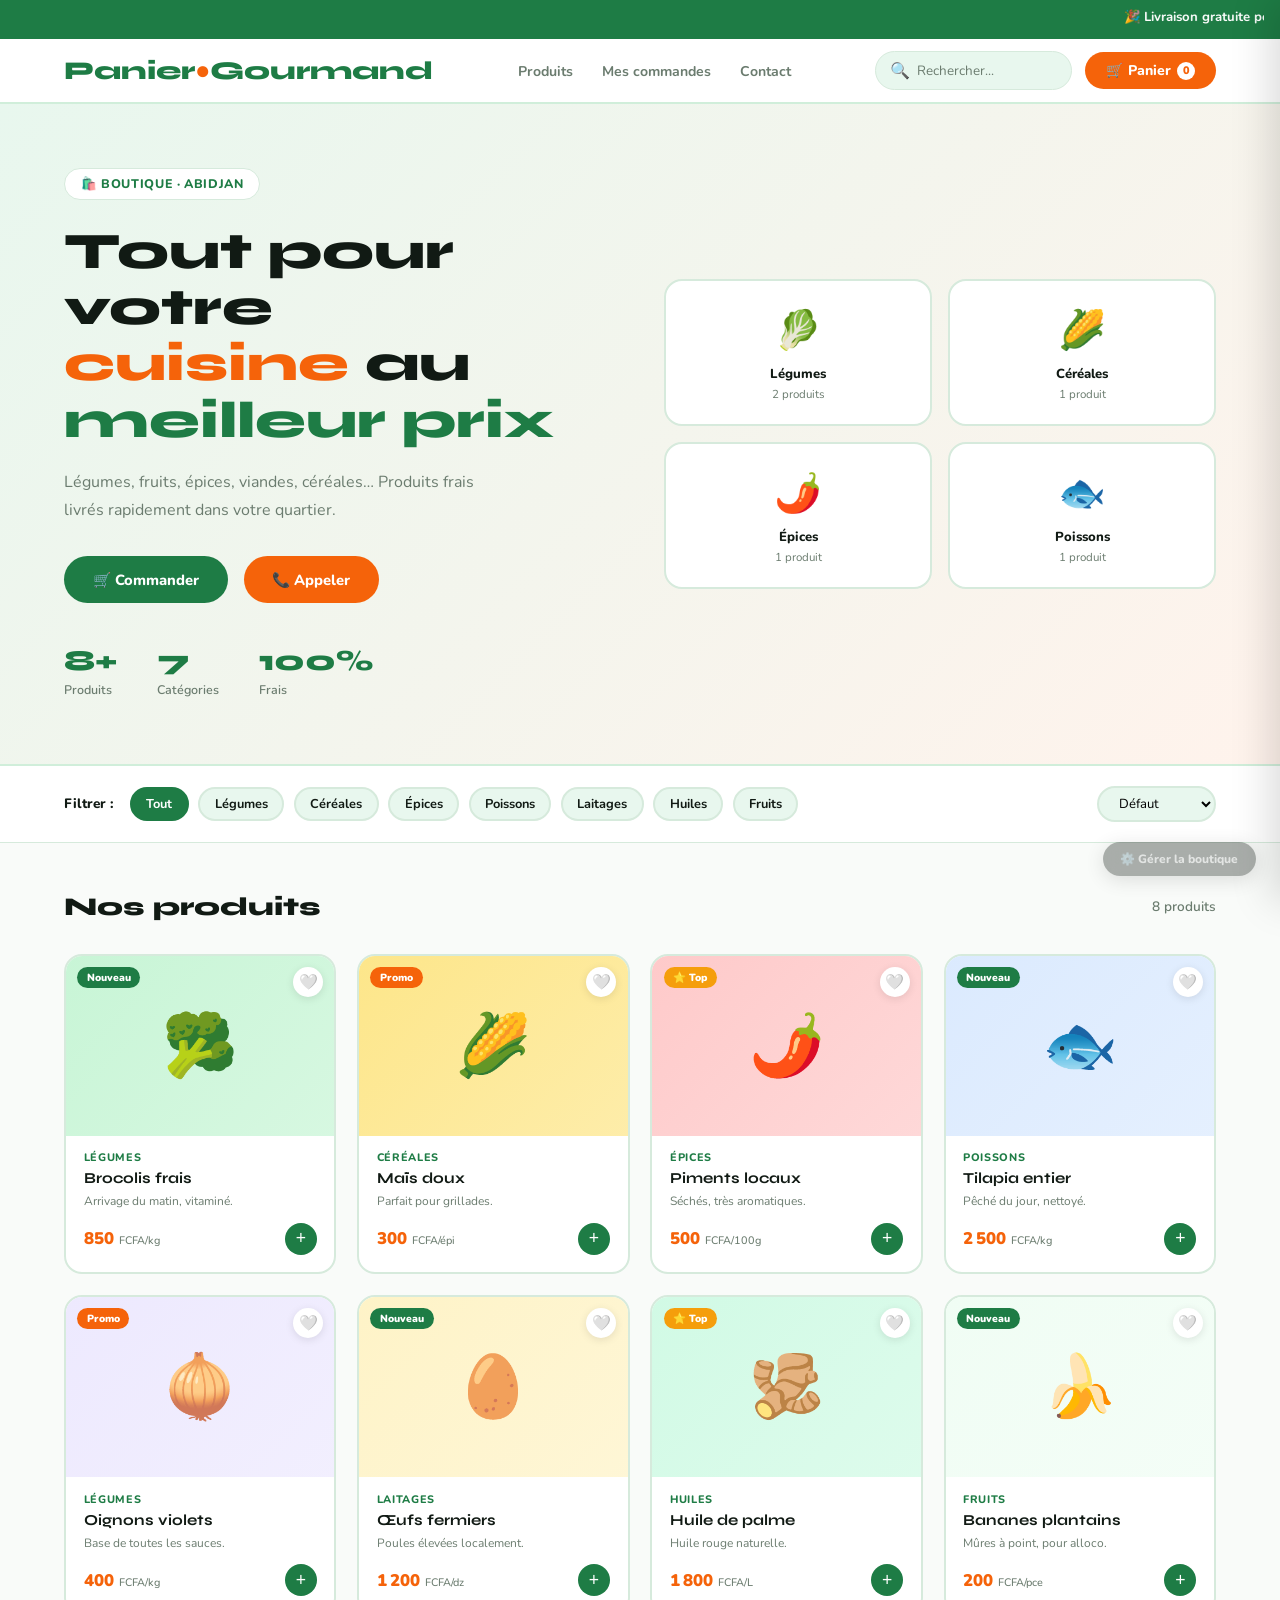
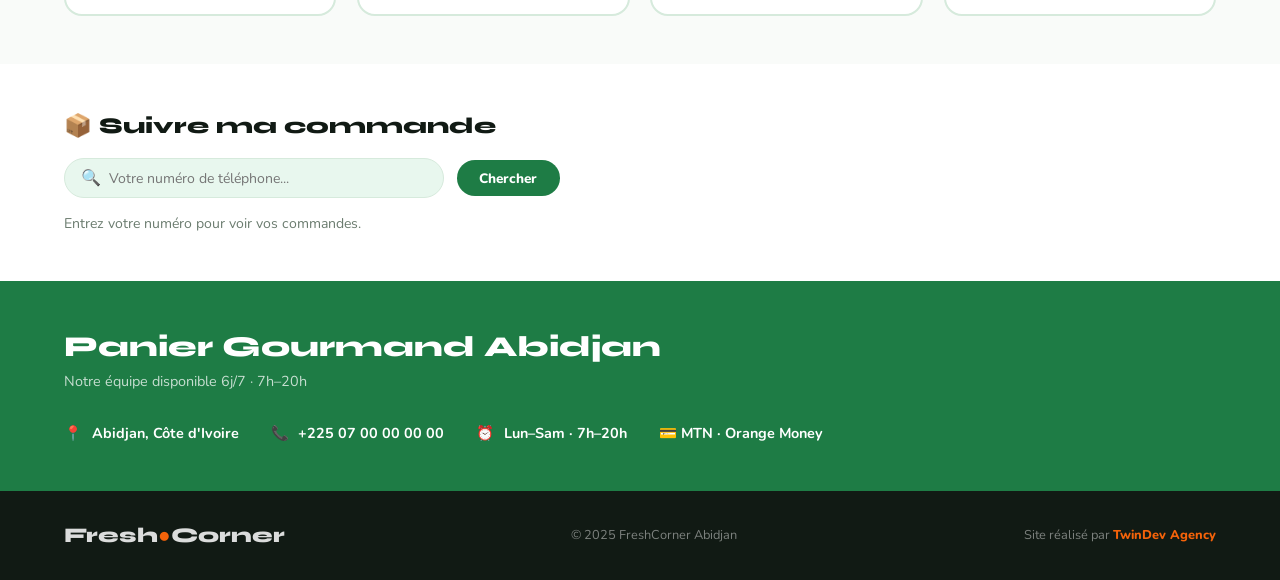
==== commit c301eca0: "Update index.html" ====
--- a/index.html
+++ b/index.html
@@ -10,7 +10,7 @@
 <body>
 
 <div class="strip" id="promoStrip">
-  🎉 Livraison gratuite pour toute commande > <span>15 000 FCFA</span> à Abidjan
+ <marquee> 🎉 Livraison gratuite pour toute commande > <span>18.000 FCFA</span> à Abidjan</marquee>
 </div>
 
 <nav>
@@ -173,4 +173,4 @@
 <script>Boutique.init();</script>
 
 </body>
-</html>+</html>
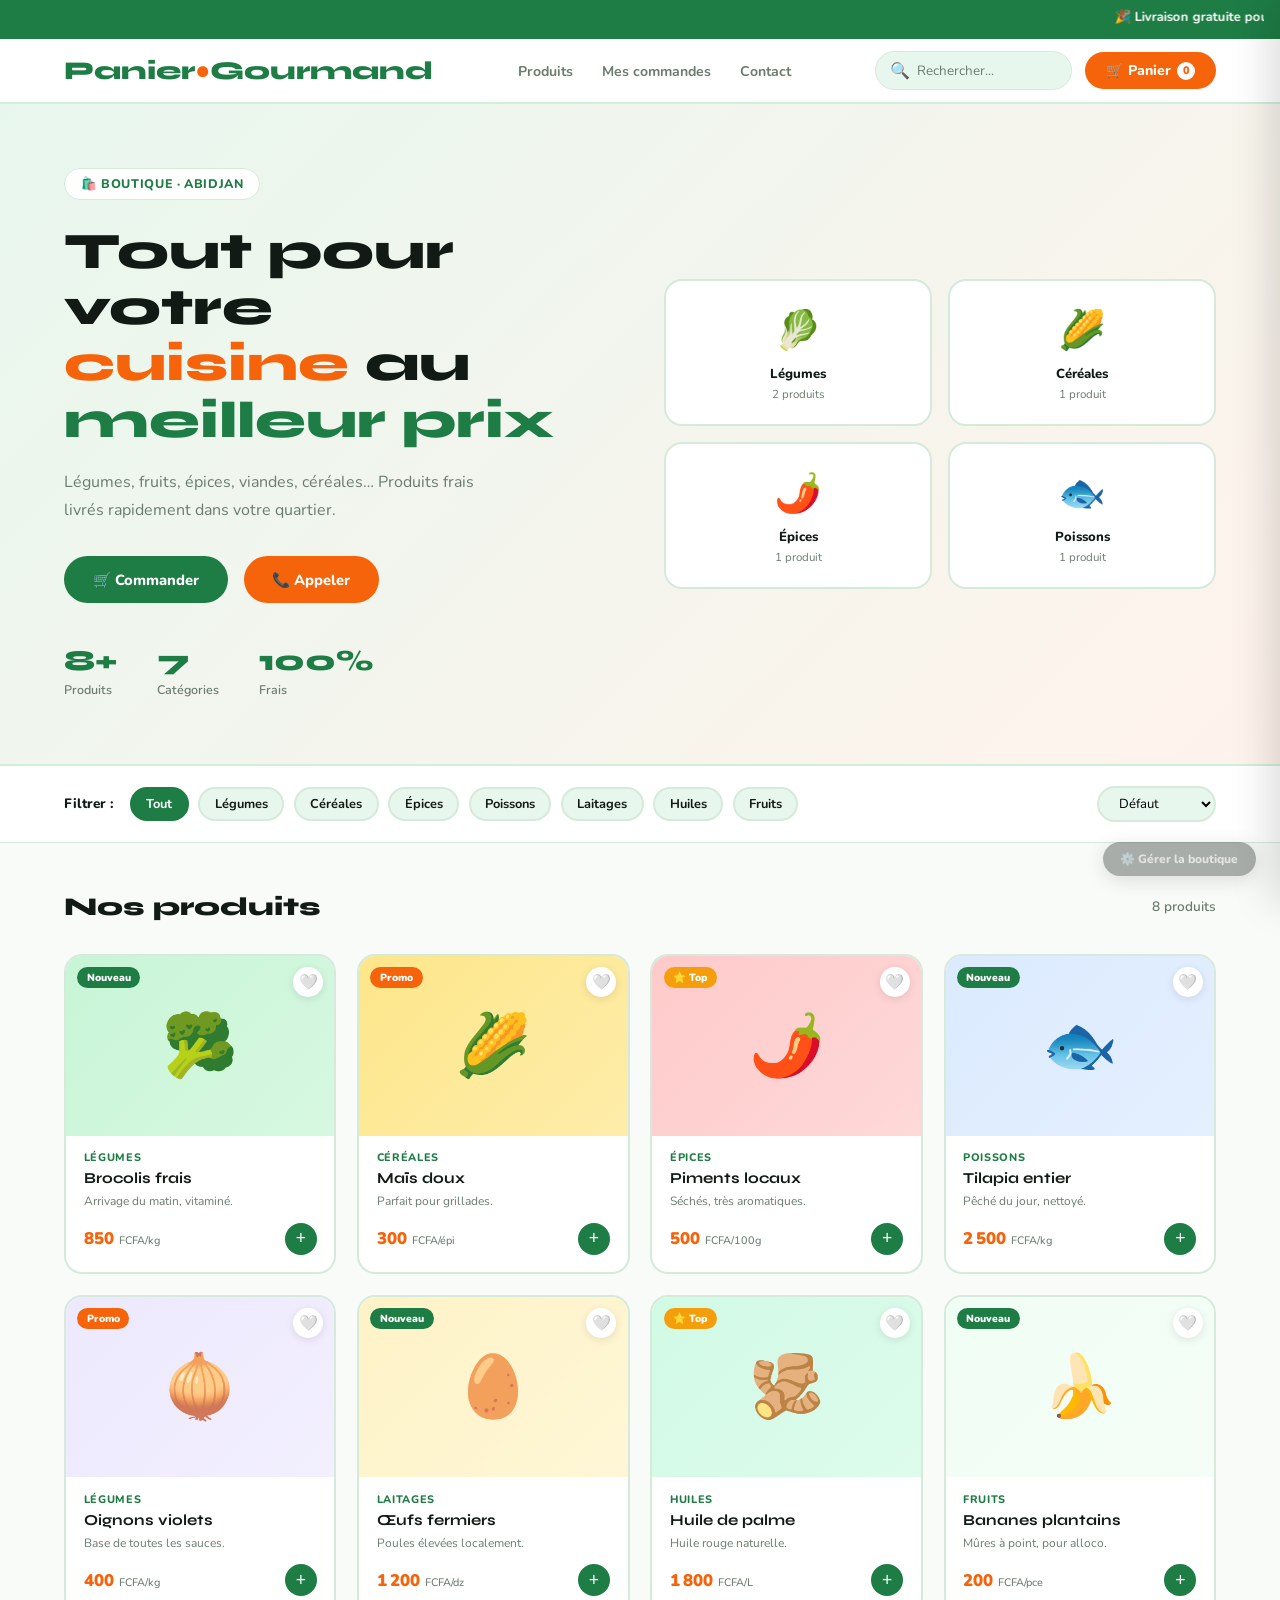
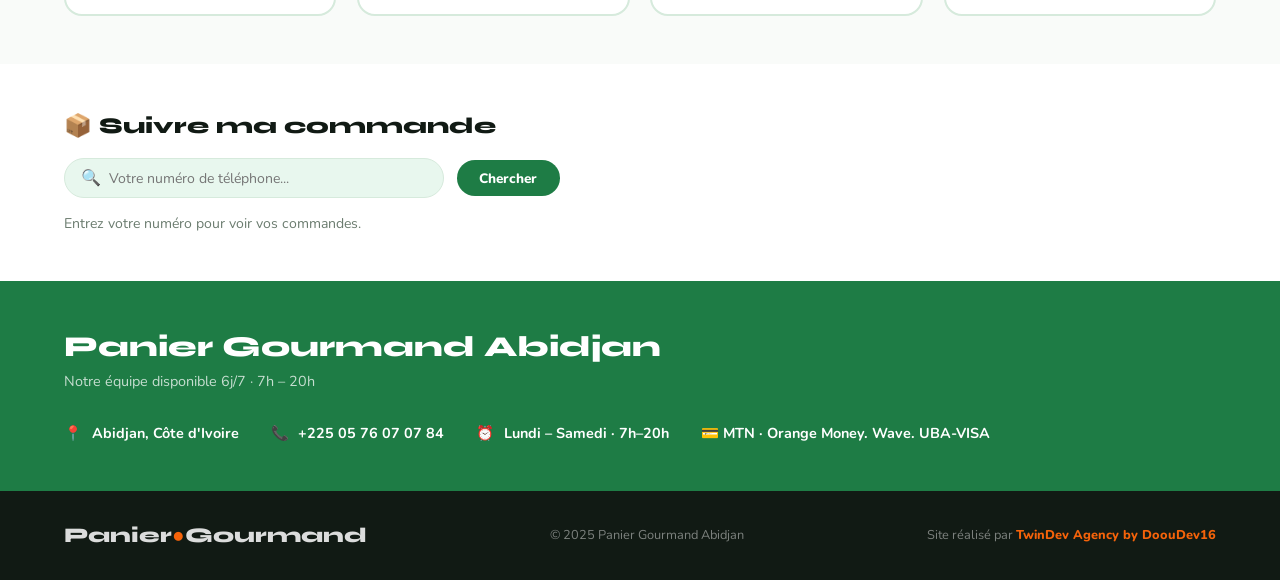
==== commit 01421e8f: "Fix HTML encoding issues in index.html" ====
--- a/index.html
+++ b/index.html
@@ -92,20 +92,20 @@
 <div class="contact-band" id="contact">
   <div>
     <h3 id="shopName">Panier Gourmand Abidjan</h3>
-    <p>Notre équipe disponible 6j/7 · 7h–20h</p>
+    <p>Notre équipe disponible 6j/7 · 7h – 20h</p>
   </div>
   <div class="cinfos">
     <div class="cinfo">📍 <span id="shopAddr">Abidjan, Côte d'Ivoire</span></div>
-    <div class="cinfo">📞 <span id="shopPhone">+225 07 00 00 00 00</span></div>
-    <div class="cinfo">⏰ <span id="shopHours">Lun–Sam · 7h–20h</span></div>
-    <div class="cinfo">💳 MTN · Orange Money</div>
+    <div class="cinfo">📞 <span id="shopPhone">+225 05 76 07 07 84</span></div>
+    <div class="cinfo">⏰ <span id="shopHours">Lundi – Samedi · 7h–20h</span></div>
+    <div class="cinfo">💳 MTN · Orange Money. Wave. UBA-VISA</div>
   </div>
 </div>
 
 <footer>
-  <a href="#" class="logo">Fresh<b>●</b>Corner</a>
-  <p>© 2025 FreshCorner Abidjan</p>
-  <p>Site réalisé par <a href="#">TwinDev Agency</a></p>
+  <a href="#" class="logo">Panier<b>●</b>Gourmand</a>
+  <p>© 2025 Panier Gourmand Abidjan</p>
+  <p>Site réalisé par <a href="#">TwinDev Agency by DoouDev16</a></p>
 </footer>
 
 <!-- Bouton admin discret -->
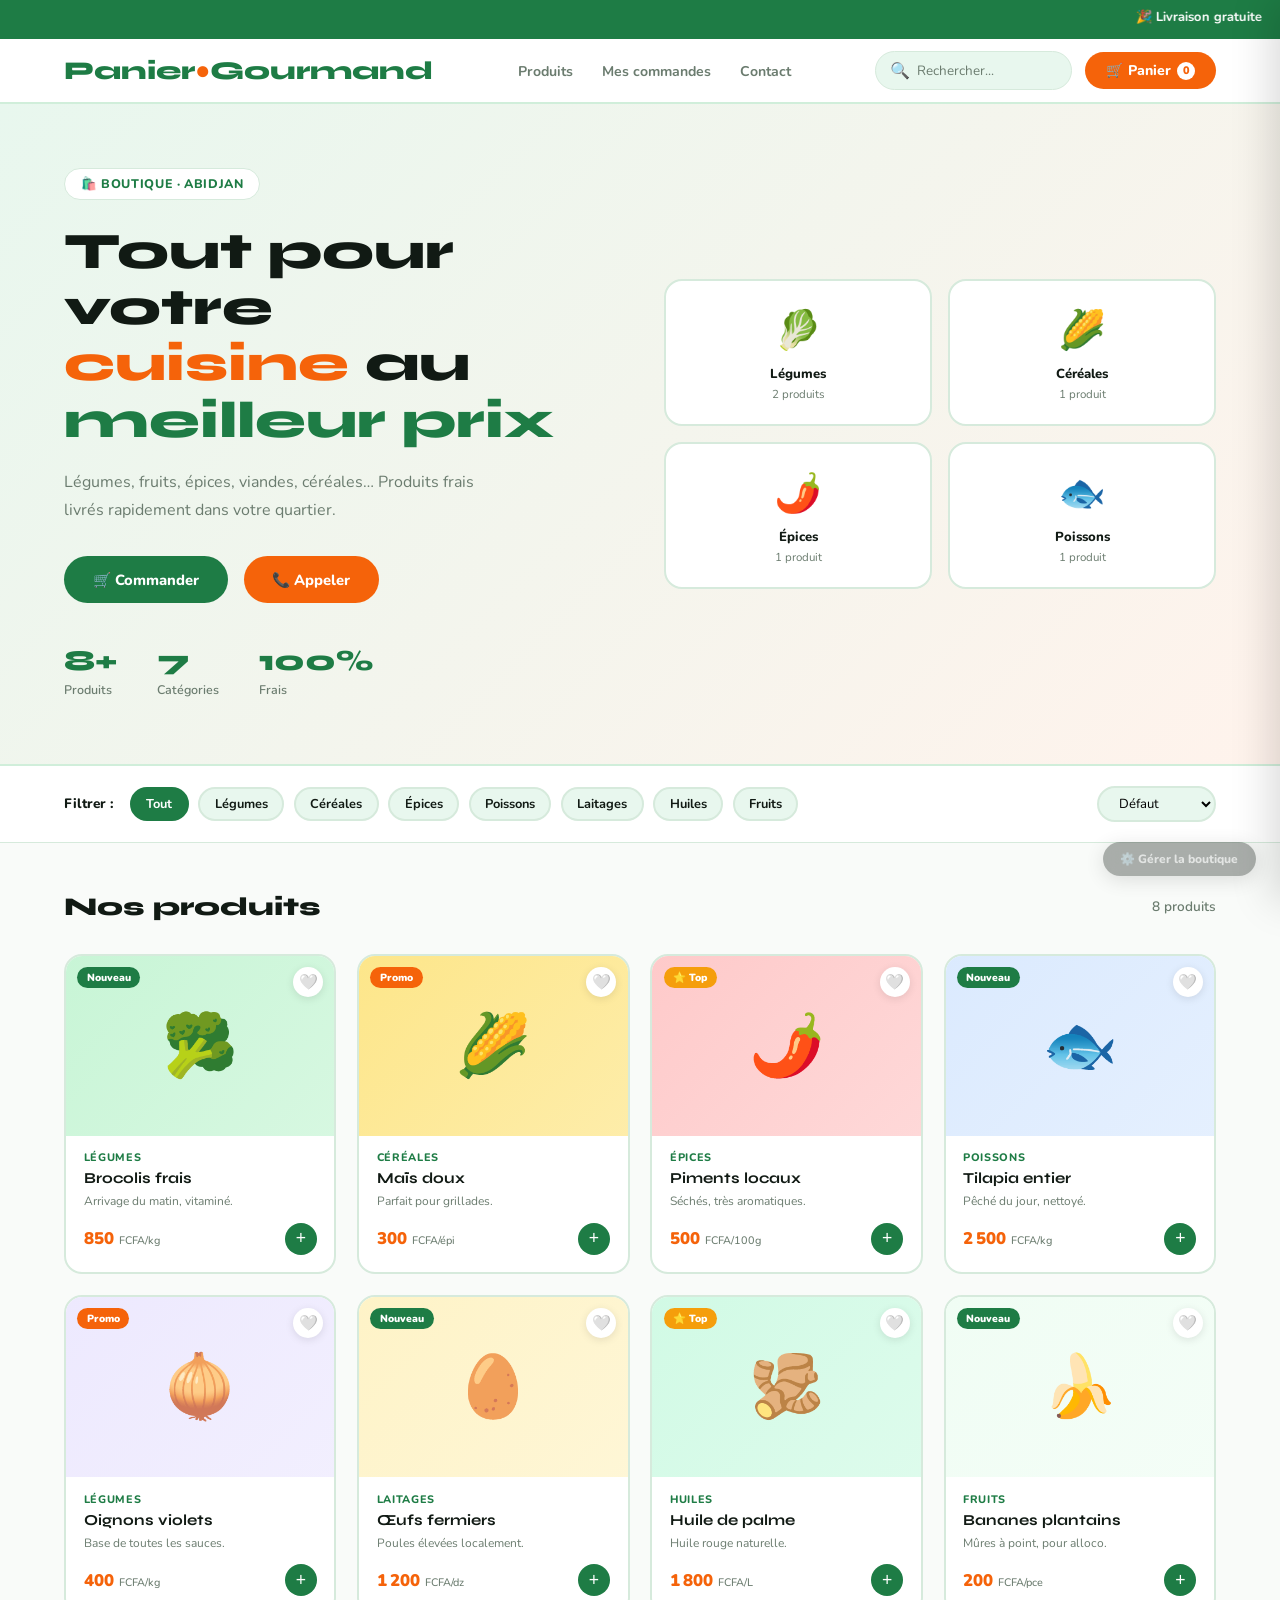
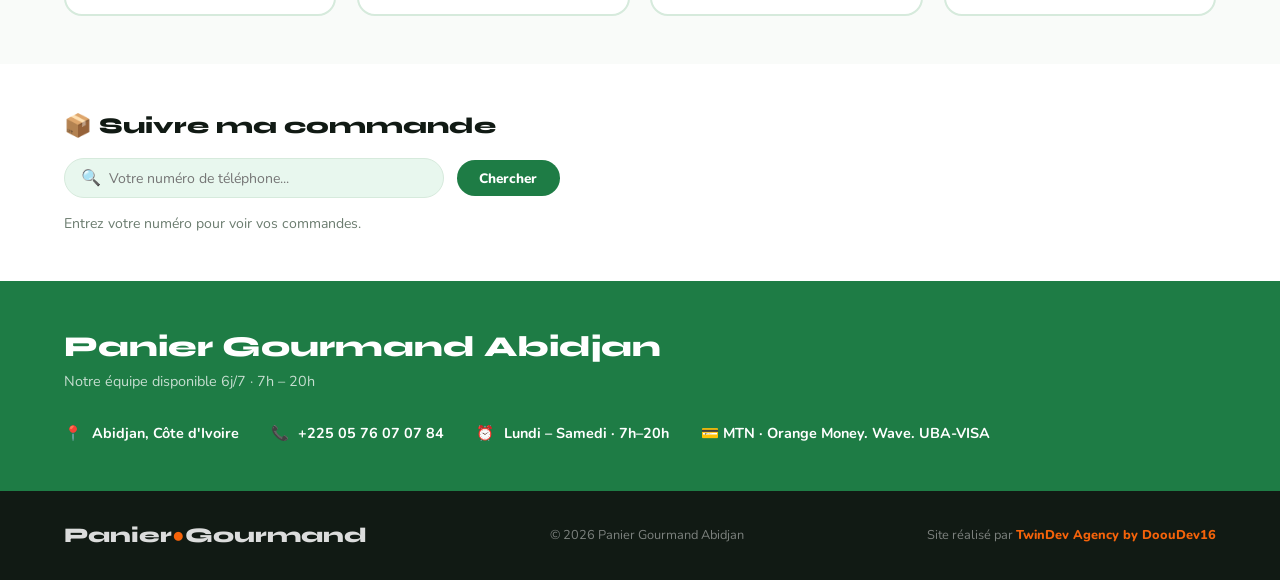
==== commit c84c08ca: "Fix HTML encoding issues in index.html" ====
--- a/index.html
+++ b/index.html
@@ -104,7 +104,7 @@
 
 <footer>
   <a href="#" class="logo">Panier<b>●</b>Gourmand</a>
-  <p>© 2025 Panier Gourmand Abidjan</p>
+  <p>© 2026 Panier Gourmand Abidjan</p>
   <p>Site réalisé par <a href="#">TwinDev Agency by DoouDev16</a></p>
 </footer>
 
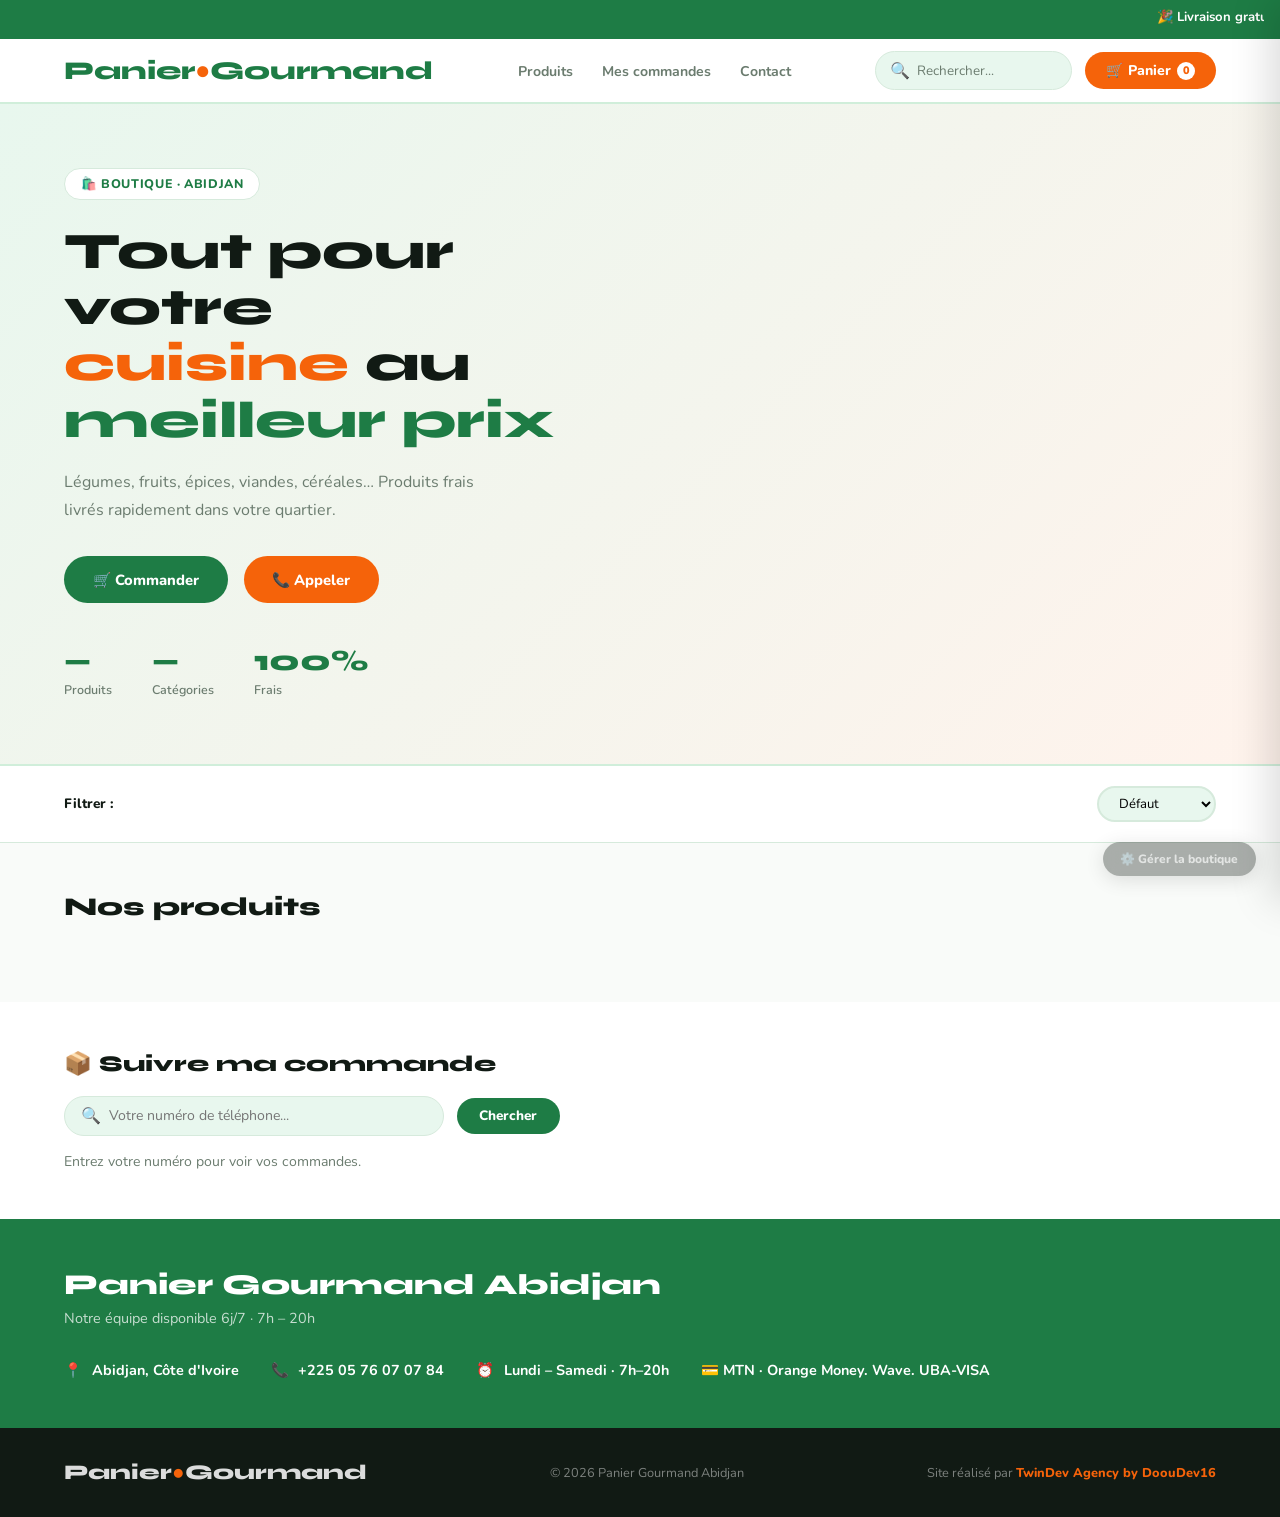
==== commit f2886a63: "Fix HTML formatting and update script type" ====
--- a/index.html
+++ b/index.html
@@ -169,7 +169,7 @@
 
 <div class="toast" id="toast"></div>
 
-<script src="app.js"></script>
+<script type="module" src="app.js"></script>
 <script>Boutique.init();</script>
 
 </body>
--- a/style.css
+++ b/style.css
@@ -235,7 +235,7 @@
 ════════════════════════════════════════════ */
 #loginScreen { position: fixed; inset: 0; background: linear-gradient(135deg, var(--g) 0%, #0f4a28 100%); display: none; align-items: center; justify-content: center; z-index: 9999; }
 .lbox { background: #fff; border-radius: 24px; padding: 2.8rem; width: 380px; max-width: 90vw; text-align: center; box-shadow: 0 30px 80px rgba(0,0,0,.3); }
-.lbox-logo { font-family: var(--fh); font-size: 1.3rem; font-weight: 800; color: var(--g); margin-bottom: .1rem; }
+.lbox-logo { font-family: var(--fh); font-size: 1.8rem; font-weight: 800; color: var(--g); margin-bottom: .2rem; }
 .lbox-logo b { color: var(--o); }
 .lhint { background: var(--gxl); border: 2px solid var(--gm); border-radius: 12px; padding: .8rem 1rem; font-size: .8rem; color: var(--muted); margin-bottom: 1.4rem; text-align: left; }
 .lhint strong { color: var(--g); display: block; margin-bottom: .2rem; }
@@ -434,18 +434,341 @@
 .confirm-btns { display: flex; gap: .8rem; justify-content: center; }
 
 /* ════════════════════════════════════════════
-   RESPONSIVE
-════════════════════════════════════════════ */
-@media (max-width: 900px) {
+   RESPONSIVE — MOBILE FIRST
+   Optimisé pour tous les téléphones Android/iOS
+════════════════════════════════════════════ */
+
+/* ── TABLETTE (max 1024px) ── */
+@media (max-width: 1024px) {
   .hero { grid-template-columns: 1fr; }
   .hero-right { display: none; }
-  nav .nav-links, .search-box { display: none; }
+  .prod-grid { grid-template-columns: repeat(2, 1fr); gap: 1rem; }
+  .dash-grid { grid-template-columns: 1fr; }
+  .two-col { grid-template-columns: 1fr; }
+  .mrow { grid-template-columns: 1fr; }
 }
 
+/* ── MOBILE (max 768px) ── */
 @media (max-width: 768px) {
-  .sidebar { width: 58px; }
-  .sb-logo, .sb-role, .sb-sec, .sb-item span:not(.si), .sb-item .sb-notif, .btn-boutique span, .btn-logout span { display: none; }
-  .sb-item { justify-content: center; }
-  .mrow, .two-col, .dash-grid { grid-template-columns: 1fr; }
-  .content { padding: 1rem; }
-}+
+  /* --- NAVIGATION --- */
+  nav {
+    padding: 0 4%;
+    height: 58px;
+    gap: 0;
+    justify-content: space-between;
+  }
+  nav .nav-links { display: none; }
+  .search-box { display: none; }
+  .logo { font-size: 1.25rem; }
+  /* nav-right pousse à droite, affiche le panier */
+  .nav-right {
+    margin-left: auto;
+    display: flex !important;
+    align-items: center;
+  }
+  .cart-btn {
+    display: flex !important;
+    padding: .45rem .9rem;
+    font-size: .82rem;
+    gap: .35rem;
+  }
+  .cart-count {
+    width: 17px;
+    height: 17px;
+    font-size: .65rem;
+  }
+
+  /* --- BANDEAU PROMO --- */
+  .strip {
+    font-size: .72rem;
+    padding: .4rem 3%;
+    line-height: 1.5;
+  }
+
+  /* --- HERO --- */
+  .hero {
+    grid-template-columns: 1fr;
+    padding: 1.8rem 4% 2rem;
+    gap: 1.2rem;
+  }
+  .hero-right { display: none; }
+  .hero-label {
+    font-size: .68rem;
+    padding: .3rem .75rem;
+    margin-bottom: 1rem;
+  }
+  .hero-title {
+    font-size: 1.75rem;
+    line-height: 1.15;
+    margin-bottom: .9rem;
+  }
+  .hero-desc {
+    font-size: .88rem;
+    line-height: 1.65;
+    margin-bottom: 1.4rem;
+    max-width: 100%;
+  }
+  .hero-btns {
+    flex-direction: column;
+    gap: .7rem;
+  }
+  /* Boutons pleine largeur sur mobile */
+  .btn-g, .btn-o {
+    width: 100%;
+    justify-content: center;
+    padding: .85rem 1rem;
+    font-size: .9rem;
+  }
+  .hero-stats {
+    gap: 1.8rem;
+    margin-top: 1.4rem;
+  }
+  .stat-n { font-size: 1.45rem; }
+  .stat-l { font-size: .72rem; }
+
+  /* --- FILTRES --- */
+  .filter-bar {
+    padding: .75rem 4%;
+    gap: .5rem;
+    flex-wrap: wrap;
+  }
+  /* "Filtrer :" sur sa propre ligne + pills en dessous */
+  .filter-bar strong {
+    width: 100%;
+    font-size: .78rem;
+    margin-bottom: .2rem;
+  }
+  .filter-pills {
+    flex-wrap: wrap;
+    gap: .4rem;
+    overflow: visible;
+  }
+  .fpill {
+    padding: .32rem .7rem;
+    font-size: .74rem;
+  }
+  .sort-sel {
+    font-size: .74rem;
+    padding: .32rem .7rem;
+    margin-left: 0;
+    width: 100%;
+    margin-top: .3rem;
+  }
+
+  /* --- PRODUITS --- */
+  .products { padding: 1.5rem 4%; }
+  .prod-header { margin-bottom: 1rem; }
+  .prod-header h2 { font-size: 1.2rem; }
+  .prod-count { font-size: .8rem; }
+  .prod-grid {
+    grid-template-columns: repeat(2, 1fr);
+    gap: .8rem;
+  }
+  .pcard-img { height: 130px; font-size: 2.8rem; }
+  .pcard-body { padding: .65rem .75rem .85rem; }
+  .pcard-cat { font-size: .62rem; }
+  .pcard-name { font-size: .85rem; }
+  .pcard-desc { font-size: .7rem; }
+  .pcard-price { font-size: .9rem; }
+  .pcard-unit { font-size: .65rem; }
+  .add-btn { width: 30px; height: 30px; font-size: 1rem; }
+
+  /* --- PANIER SIDEBAR --- */
+  .cart-panel {
+    width: 100% !important;
+    max-width: 100% !important;
+    left: 0;
+    right: 0;
+    border-radius: 0;
+  }
+  .cart-head { padding: 1rem 1.2rem; }
+  .cart-head h3 { font-size: 1rem; }
+  .cart-items { padding: .8rem 1rem; gap: .7rem; }
+  .cart-footer { padding: 1rem 1.2rem; }
+  .cart-total strong { font-size: 1.1rem; }
+  .citem { padding: .65rem .8rem; gap: .6rem; }
+  .citem-icon { width: 38px; height: 38px; font-size: 1.3rem; }
+  .citem-name { font-size: .83rem; }
+  .citem-price { font-size: .75rem; }
+  .qty-btn { width: 22px; height: 22px; font-size: .85rem; }
+  .qty-num { font-size: .85rem; }
+  /* empêche le zoom automatique sur iOS/Android */
+  .oform input,
+  .oform select,
+  .oform textarea { font-size: 16px !important; padding: .65rem .85rem; }
+  .btn-order { padding: .9rem; font-size: .9rem; }
+  .btn-wa { padding: .85rem; font-size: .88rem; margin-top: .4rem; }
+  .btn-back { font-size: .8rem; }
+
+  /* --- SUIVI COMMANDE --- */
+  .orders-sec { padding: 1.5rem 4%; }
+  .orders-sec h2 { font-size: 1.1rem; }
+  .orders-search-row { flex-direction: column; gap: .6rem; }
+  .order-search { max-width: 100%; width: 100%; }
+  .orders-grid { grid-template-columns: 1fr; }
+
+  /* --- CONTACT --- */
+  .contact-band {
+    flex-direction: column;
+    text-align: center;
+    padding: 2rem 4%;
+    gap: 1.2rem;
+  }
+  .contact-band h3 { font-size: 1.3rem; }
+  .contact-band p { font-size: .85rem; }
+  .cinfos {
+    justify-content: center;
+    flex-direction: column;
+    gap: .7rem;
+    align-items: center;
+  }
+  .cinfo { font-size: .83rem; }
+
+  /* --- FOOTER --- */
+  footer {
+    flex-direction: column;
+    text-align: center;
+    padding: 1.5rem 4%;
+    gap: .6rem;
+  }
+  footer .logo { font-size: 1.2rem; }
+  footer p, footer a { font-size: .78rem; }
+
+  /* --- BOUTON ADMIN DISCRET --- */
+  .admin-fab {
+    bottom: 1rem;
+    right: 1rem;
+    padding: .45rem .9rem;
+    font-size: .7rem;
+    opacity: .5;
+  }
+
+  /* --- MODAL LOGIN (depuis boutique) --- */
+  .login-box {
+    padding: 1.8rem 1.4rem;
+    width: calc(100% - 2rem);
+    border-radius: 18px;
+  }
+  .login-box h3 { font-size: 1.2rem; }
+  .login-box .sub { font-size: .82rem; }
+
+  /* --- TOAST --- */
+  .toast {
+    font-size: .82rem;
+    padding: .6rem 1.2rem;
+    bottom: 4rem;
+    max-width: 90vw;
+    white-space: normal;
+    text-align: center;
+  }
+
+  /* --- ADMIN APP --- */
+  #app { flex-direction: column; height: auto; min-height: 100vh; overflow: auto; }
+  .sidebar {
+    width: 100% !important;
+    height: auto;
+    flex-direction: row;
+    flex-wrap: wrap;
+    padding: .4rem;
+    overflow-x: auto;
+  }
+  .sb-top {
+    padding: .5rem .9rem;
+    border-bottom: none;
+    border-right: 1px solid rgba(255,255,255,.12);
+    display: flex;
+    align-items: center;
+  }
+  .sb-logo { font-size: 1rem; }
+  .sb-role { display: none; }
+  .sb-menu {
+    display: flex;
+    flex-direction: row;
+    flex-wrap: nowrap;
+    padding: 0;
+    flex: 1;
+    overflow-x: auto;
+  }
+  .sb-sec { display: none; }
+  .sb-item {
+    padding: .55rem .7rem;
+    font-size: .72rem;
+    border-left: none;
+    border-bottom: 3px solid transparent;
+    flex-direction: column;
+    gap: .2rem;
+    align-items: center;
+    white-space: nowrap;
+    flex-shrink: 0;
+  }
+  .sb-item.active { border-bottom-color: #ffd080; border-left: none; background: rgba(255,255,255,.15); }
+  .sb-item .si { font-size: 1rem; }
+  .sb-item span:not(.si) { font-size: .65rem; }
+  .sb-notif { width: 15px; height: 15px; font-size: .58rem; position: absolute; top: .3rem; right: .3rem; }
+  .sb-bottom {
+    flex-direction: row;
+    padding: .3rem .5rem;
+    border-top: none;
+    border-left: 1px solid rgba(255,255,255,.12);
+    gap: .3rem;
+    align-items: center;
+  }
+  .btn-sb { padding: .4rem .6rem; font-size: .68rem; width: auto; flex-direction: column; gap: .15rem; }
+  .btn-boutique span, .btn-logout span { font-size: .62rem; }
+
+  .main { overflow: auto; }
+  .topbar { padding: .7rem 1rem; }
+  .page-title { font-size: .95rem; }
+  .admin-pill { font-size: .65rem; padding: .2rem .6rem; }
+  #topDate { display: none; }
+  .content { padding: .9rem; }
+
+  .kpi-row { grid-template-columns: repeat(2, 1fr); gap: .7rem; margin-bottom: 1rem; }
+  .kpi { padding: .9rem; }
+  .kpi-val { font-size: 1.4rem; }
+  .kpi-lbl { font-size: .62rem; }
+  .kpi-sub { font-size: .62rem; }
+  .kpi-ico { font-size: 1.4rem; }
+
+  .tbl-wrap { overflow-x: auto; -webkit-overflow-scrolling: touch; }
+  table { min-width: 480px; }
+  th { font-size: .65rem; padding: .6rem .8rem; }
+  td { padding: .65rem .8rem; font-size: .82rem; }
+
+  .order-grid { grid-template-columns: 1fr; gap: .8rem; }
+  .livr-stats { grid-template-columns: repeat(2, 1fr); gap: .7rem; }
+  .dash-grid { grid-template-columns: 1fr; }
+  .two-col { grid-template-columns: 1fr; }
+  .mrow { grid-template-columns: 1fr; }
+
+  .card-head h3 { font-size: .9rem; }
+  .ocard { padding: 1rem; }
+  .ocard-client, .ocard-addr, .ocard-pay { font-size: .82rem; }
+  .ocard-total { font-size: .9rem; }
+}
+
+/* ── PETIT MOBILE (max 480px) ── */
+@media (max-width: 480px) {
+  /* 1 seule colonne pour les produits */
+  .prod-grid { grid-template-columns: 1fr; gap: .8rem; }
+
+  /* Hero encore plus compact */
+  .hero-title { font-size: 1.55rem; }
+
+  /* KPI 2 colonnes (assez pour tous les écrans) */
+  .kpi-row { grid-template-columns: repeat(2, 1fr); }
+
+  /* Modal produit : remonte du bas comme une sheet */
+  .modal {
+    border-radius: 18px 18px 0 0;
+    position: fixed;
+    bottom: 0; left: 0; right: 0;
+    max-height: 92vh;
+    width: 100%;
+  }
+  .modal-bg { align-items: flex-end; padding: 0; }
+
+  /* Panier footer */
+  .cart-total { margin-bottom: .8rem; }
+}
